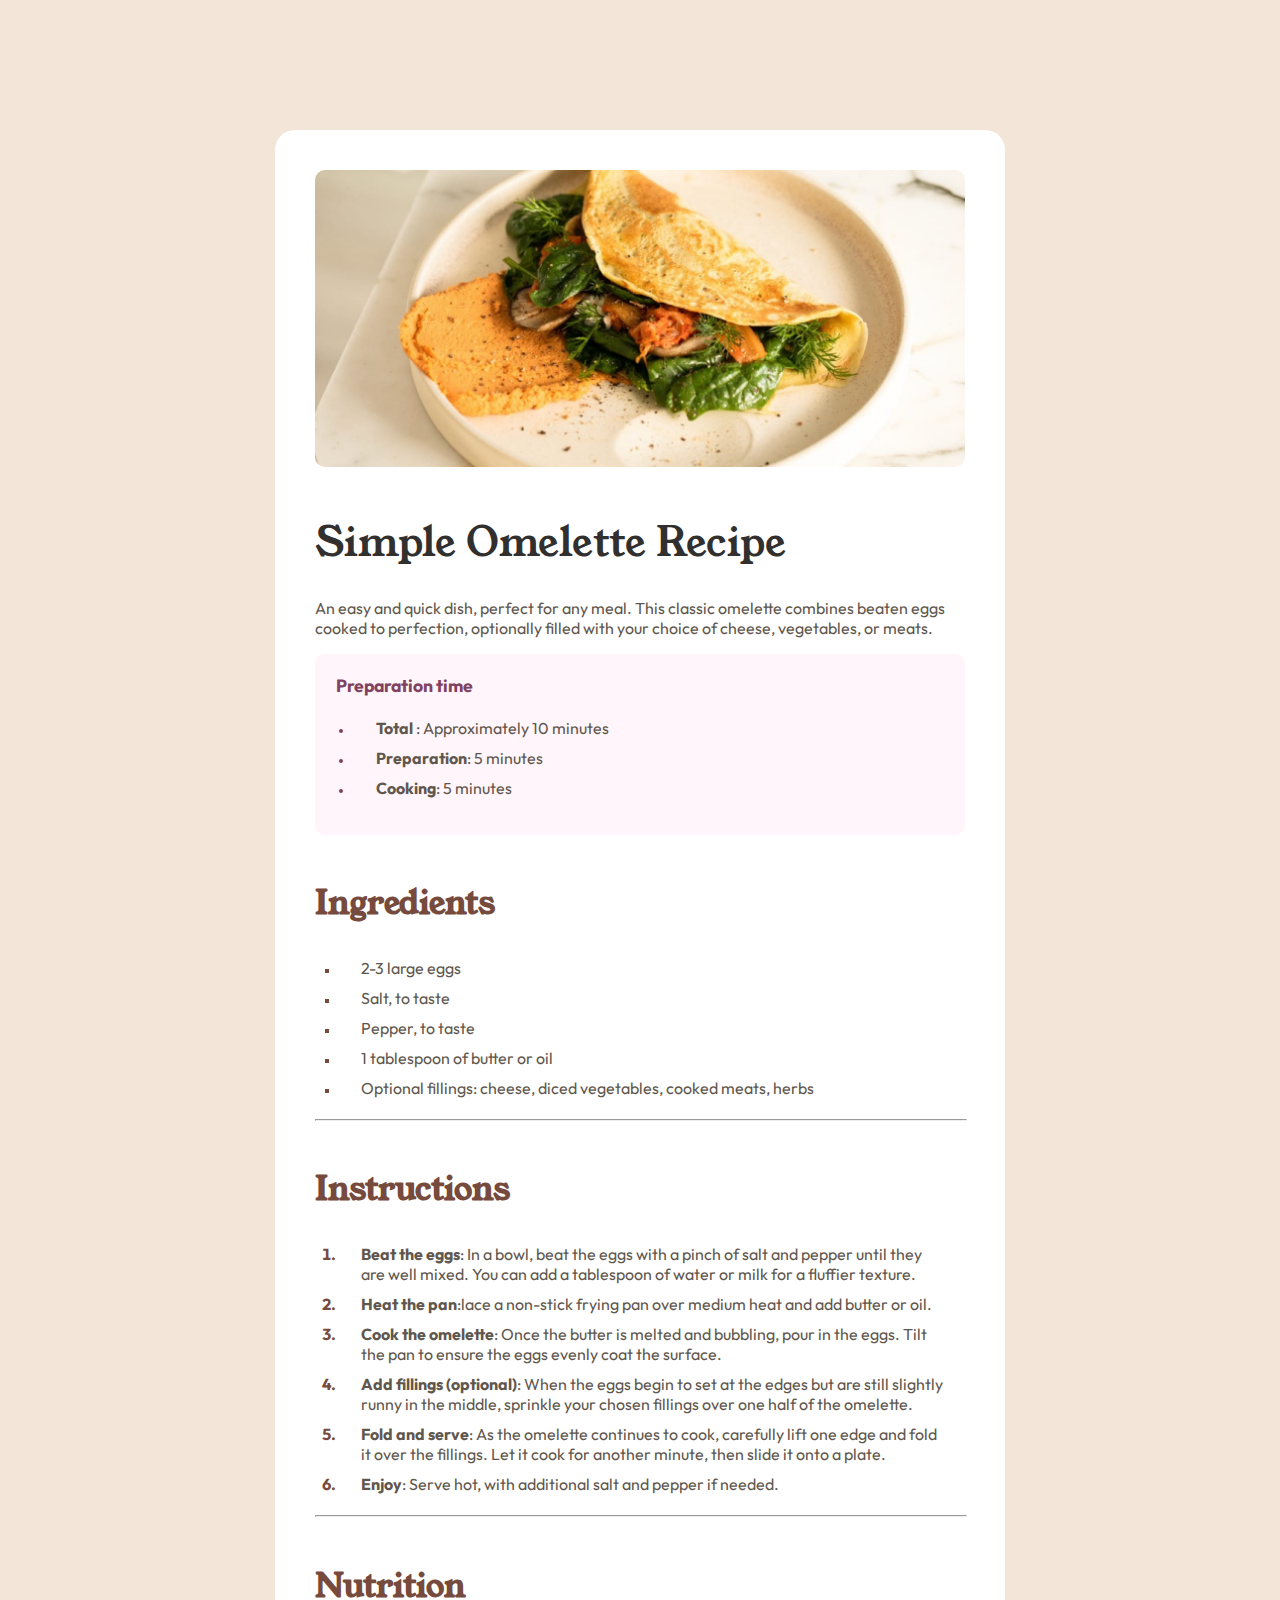
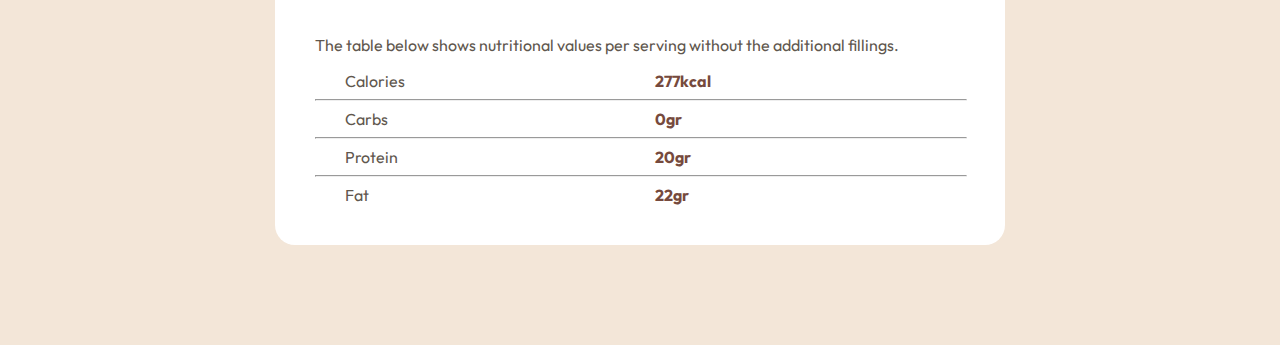
==== 01-recipe-page/index.html @ 662ca985 "Initial commit." ====
<!DOCTYPE html>
<html lang="en">
  <head>
    <meta charset="UTF-8" />
    <meta name="viewport" content="width=device-width, initial-scale=1.0" />
    <!-- displays site properly based on user's device -->

    <link
      rel="icon"
      type="image/png"
      sizes="32x32"
      href="./assets/images/favicon-32x32.png"
    />

    <title>Frontend Mentor | Recipe page</title>
    <!-- link for first font h1 -->
    <link rel="preconnect" href="https://fonts.googleapis.com" />
    <link rel="preconnect" href="https://fonts.gstatic.com" crossorigin />
    <link
      href="https://fonts.googleapis.com/css2?family=Young+Serif&display=swap"
      rel="stylesheet"
    />
    <!-- end of h1 font link -->

    <!-- p font link -->
    <link rel="preconnect" href="https://fonts.googleapis.com" />
    <link rel="preconnect" href="https://fonts.gstatic.com" crossorigin />
    <link
      href="https://fonts.googleapis.com/css2?family=Outfit&display=swap"
      rel="stylesheet"
    />
    <!-- bold p -->
    <link rel="preconnect" href="https://fonts.googleapis.com" />
    <link rel="preconnect" href="https://fonts.gstatic.com" crossorigin />
    <link
      href="https://fonts.googleapis.com/css2?family=Outfit:wght@700&display=swap"
      rel="stylesheet"
    />
    <link rel="stylesheet" href="./styles.css" />
    <!-- Feel free to remove these styles or customise in your own stylesheet 👍 -->
  </head>
  <body>
    <div class="container">
      <img src="./assets/images/image-omelette.jpeg" alt="image of omelette" />
      <div class="container2">
        <h1>Simple Omelette Recipe</h1>
        <p>
          An easy and quick dish, perfect for any meal. This classic omelette
          combines beaten eggs cooked to perfection, optionally filled with your
          choice of cheese, vegetables, or meats.
        </p>
        <div class="purple-background">
          <h2 class="brown-text">Preparation time</h2>
          <ul class="paddingForLi">
            <li>
              <span class="bold">Total</span>
              : Approximately 10 minutes
            </li>
            <li><span class="bold">Preparation</span>: 5 minutes</li>
            <li><span class="bold">Cooking</span>: 5 minutes</li>
          </ul>
        </div>

        <h2 class="brown-text">Ingredients</h2>
        <ul class="paddingForLi">
          <li>2-3 large eggs</li>
          <li>Salt, to taste</li>
          <li>Pepper, to taste</li>
          <li>1 tablespoon of butter or oil</li>
          <li>
            Optional fillings: cheese, diced vegetables, cooked meats, herbs
          </li>
        </ul>
        <hr />

        <h2 class="brown-text">Instructions</h2>
        <ol class="paddingForLi">
          <li>
            <span class="bold"> Beat the eggs</span>: In a bowl, beat the eggs
            with a pinch of salt and pepper until they are well mixed. You can
            add a tablespoon of water or milk for a fluffier texture.
          </li>

          <li>
            <span class="bold"> Heat the pan</span>:lace a non-stick frying pan
            over medium heat and add butter or oil.
          </li>

          <li>
            <span class="bold"> Cook the omelette</span>: Once the butter is
            melted and bubbling, pour in the eggs. Tilt the pan to ensure the
            eggs evenly coat the surface.
          </li>
          <li>
            <span class="bold"> Add fillings (optional)</span>: When the eggs
            begin to set at the edges but are still slightly runny in the
            middle, sprinkle your chosen fillings over one half of the omelette.
          </li>

          <li>
            <span class="bold"> Fold and serve</span>: As the omelette continues
            to cook, carefully lift one edge and fold it over the fillings. Let
            it cook for another minute, then slide it onto a plate.
          </li>

          <li>
            <span class="bold"> Enjoy</span>: Serve hot, with additional salt
            and pepper if needed.
          </li>
        </ol>
        <hr />

        <h2 class="brown-text">Nutrition</h2>

        <p>
          The table below shows nutritional values per serving without the
          additional fillings.
        </p>

        <div class="grid">
          <p>Calories</p>
          <span class="brown-text"> 277kcal</span>
        </div>
        <hr />
        <div class="grid">
          <p>Carbs</p>
          <span class="brown-text"> 0gr</span>
        </div>
        <hr />
        <div class="grid">
          <p>Protein</p>
          <span class="brown-text"> 20gr</span>
        </div>
        <hr />
        <div class="grid">
          <p>Fat</p>
          <span class="brown-text"> 22gr</span>
        </div>
      </div>
    </div>
  </body>
</html>
---- 01-recipe-page/styles.css ----
body {
  background-color: hsl(30, 54%, 90%);
}
p,
li,
.grid {
  font-size: 16px;
  font-family: "Outfit", sans-serif;
  font-optical-sizing: auto;
  font-weight: 400;
  font-style: normal;
  color: hsl(30, 10%, 34%);
}
ul > li {
  list-style-type: square;
}
h1,
h2 {
  font-family: "Young Serif", serif;
  font-weight: 400;
  font-style: normal;
  padding-top: 20px;
  font-size: 2em;
}

h1 {
  font-size: 2.5rem;
  font-weight: 500;
  color: hsl(0, 3%, 19%);
}

hr {
  color: hsl(30, 18%, 87%);
  width: 100%;
  size: 10px;
}

/* purpish background */
.purple-background {
  background-color: hsl(330, 100%, 98%);
  border-radius: 10px;
  padding-left: 1.3rem;
  padding-bottom: 1rem;
}

.purple-background > h2 {
  color: hsl(332, 32%, 38%);
  font-size: 1.1rem;
  font-family: "Outfit", sans-serif;
  font-optical-sizing: auto;
  font-weight: 700;
  font-style: normal;
}
.purple-background > ul > li::marker {
  color: hsl(332, 32%, 38%);
}

.purple-background > ul {
  margin-left: 1rem;
  padding: 0px;
  padding-left: 0.1rem;
}
.purple-background > ul > li {
  padding-left: 1.4rem;
  list-style-type: disc;
}
/* gap between list items */
.paddingForLi > li {
  padding: 5px;
  padding-left: 1.4rem;
  padding-right: 0px;
}
/* changing color of points */
li::marker,
.brown-text {
  color: hsl(14, 32%, 35%);
  font-weight: 700;
}
ul > li::marker {
  font-size: 0.7rem;
}

ul,
ol {
  padding-left: 0.5rem;
  margin: 1rem;
}
/* container */
.container {
  max-width: 650px;
  background-color: hsl(0, 0%, 100%);
  display: grid;
  margin: 100px auto;
  padding: 40px;
  border-radius: 20px;
  margin-top: 130px;
}
.container > * {
  max-width: 100%;
}
/* img */
.container > img {
  border-radius: 10px;
}
/* bold text */
.bold {
  font-family: "Outfit", sans-serif;
  font-optical-sizing: auto;
  font-weight: 700;
  font-style: normal;
}

/* grid in the end  */
.grid {
  margin-left: 30px;
  display: grid;
  grid-template-columns: 1fr 1fr;
  grid-template-rows: 1fr;
}
.grid > * {
  margin: 0px;
}
/* li {
} */

@media (max-width: 480px) {
  body {
    margin: 0px;
  }
  .container {
    padding: 0px;
    margin: 0px;
  }
  .container2 {
    padding: 10px 40px;
    margin-bottom: 2rem;
  }
  .container,
  .container > img {
    border-radius: 0px;
  }
  .container > img {
    width: 100%;
  }
  h1,
  h2 {
    font-size: 2rem;
  }
}
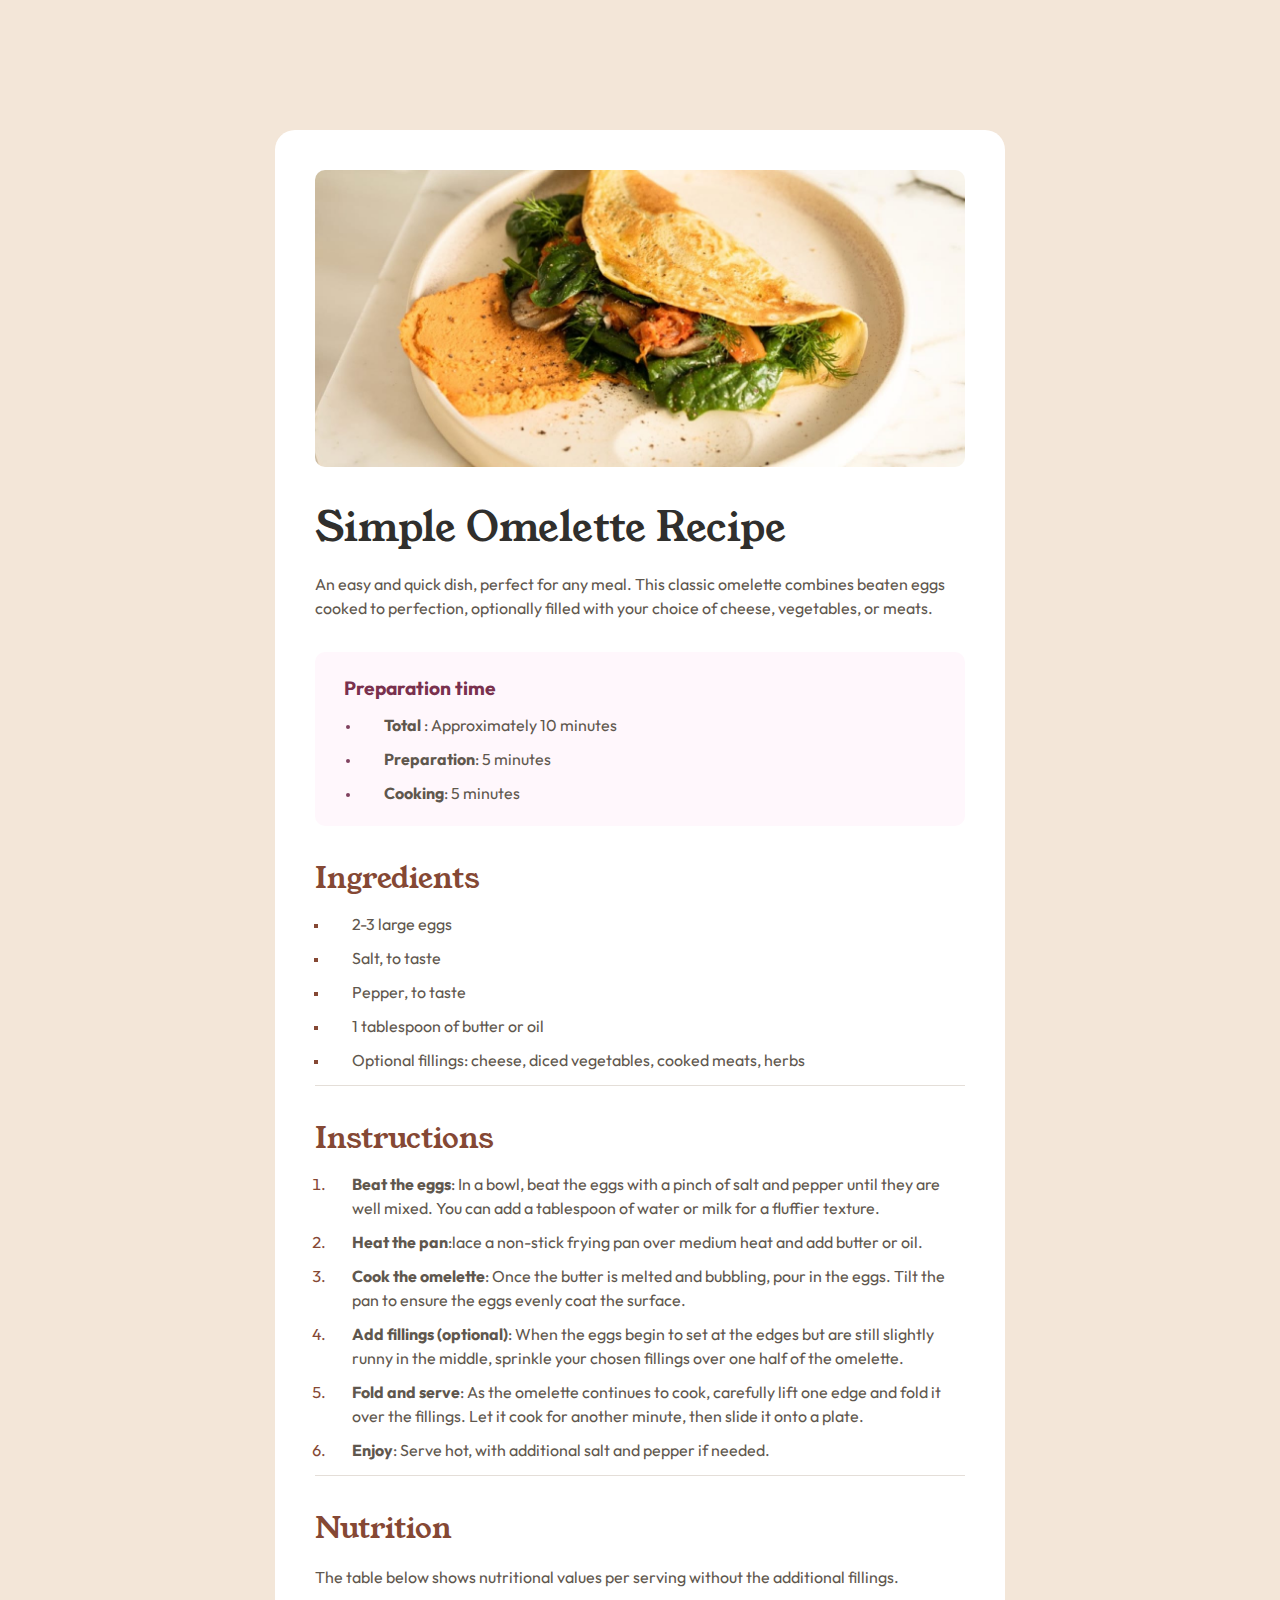
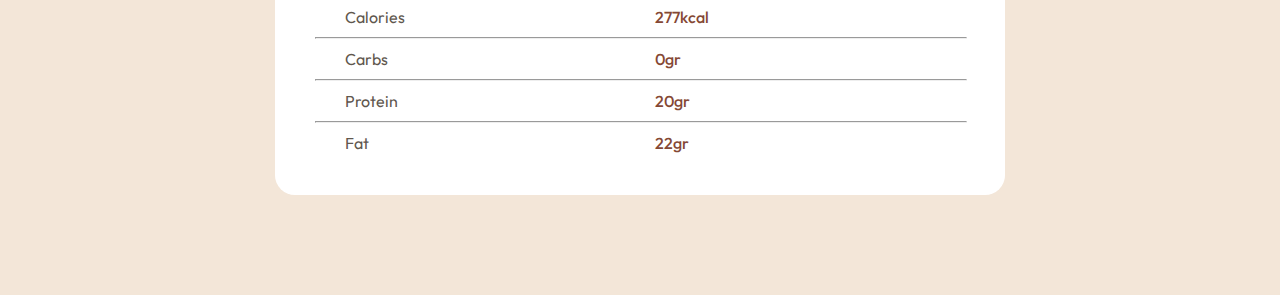
==== commit 4dfcd8ad: "improved css vol2 try 2" ====
--- a/01-recipe-page/index.html
+++ b/01-recipe-page/index.html
@@ -21,7 +21,6 @@
       rel="stylesheet"
     />
     <!-- end of h1 font link -->
-
     <!-- p font link -->
     <link rel="preconnect" href="https://fonts.googleapis.com" />
     <link rel="preconnect" href="https://fonts.gstatic.com" crossorigin />
@@ -60,55 +59,57 @@
             <li><span class="bold">Cooking</span>: 5 minutes</li>
           </ul>
         </div>
+        <div class="under-line">
+          <h2 class="brown-text">Ingredients</h2>
+          <ul class="paddingForLi">
+            <li>2-3 large eggs</li>
+            <li>Salt, to taste</li>
+            <li>Pepper, to taste</li>
+            <li>1 tablespoon of butter or oil</li>
+            <li>
+              Optional fillings: cheese, diced vegetables, cooked meats, herbs
+            </li>
+          </ul>
+        </div>
+        <div class="under-line">
+          <h2 class="brown-text">Instructions</h2>
+          <ol class="paddingForLi">
+            <li>
+              <span class="bold"> Beat the eggs</span>: In a bowl, beat the eggs
+              with a pinch of salt and pepper until they are well mixed. You can
+              add a tablespoon of water or milk for a fluffier texture.
+            </li>
 
-        <h2 class="brown-text">Ingredients</h2>
-        <ul class="paddingForLi">
-          <li>2-3 large eggs</li>
-          <li>Salt, to taste</li>
-          <li>Pepper, to taste</li>
-          <li>1 tablespoon of butter or oil</li>
-          <li>
-            Optional fillings: cheese, diced vegetables, cooked meats, herbs
-          </li>
-        </ul>
-        <hr />
+            <li>
+              <span class="bold"> Heat the pan</span>:lace a non-stick frying
+              pan over medium heat and add butter or oil.
+            </li>
 
-        <h2 class="brown-text">Instructions</h2>
-        <ol class="paddingForLi">
-          <li>
-            <span class="bold"> Beat the eggs</span>: In a bowl, beat the eggs
-            with a pinch of salt and pepper until they are well mixed. You can
-            add a tablespoon of water or milk for a fluffier texture.
-          </li>
+            <li>
+              <span class="bold"> Cook the omelette</span>: Once the butter is
+              melted and bubbling, pour in the eggs. Tilt the pan to ensure the
+              eggs evenly coat the surface.
+            </li>
+            <li>
+              <span class="bold"> Add fillings (optional)</span>: When the eggs
+              begin to set at the edges but are still slightly runny in the
+              middle, sprinkle your chosen fillings over one half of the
+              omelette.
+            </li>
 
-          <li>
-            <span class="bold"> Heat the pan</span>:lace a non-stick frying pan
-            over medium heat and add butter or oil.
-          </li>
+            <li>
+              <span class="bold"> Fold and serve</span>: As the omelette
+              continues to cook, carefully lift one edge and fold it over the
+              fillings. Let it cook for another minute, then slide it onto a
+              plate.
+            </li>
 
-          <li>
-            <span class="bold"> Cook the omelette</span>: Once the butter is
-            melted and bubbling, pour in the eggs. Tilt the pan to ensure the
-            eggs evenly coat the surface.
-          </li>
-          <li>
-            <span class="bold"> Add fillings (optional)</span>: When the eggs
-            begin to set at the edges but are still slightly runny in the
-            middle, sprinkle your chosen fillings over one half of the omelette.
-          </li>
-
-          <li>
-            <span class="bold"> Fold and serve</span>: As the omelette continues
-            to cook, carefully lift one edge and fold it over the fillings. Let
-            it cook for another minute, then slide it onto a plate.
-          </li>
-
-          <li>
-            <span class="bold"> Enjoy</span>: Serve hot, with additional salt
-            and pepper if needed.
-          </li>
-        </ol>
-        <hr />
+            <li>
+              <span class="bold"> Enjoy</span>: Serve hot, with additional salt
+              and pepper if needed.
+            </li>
+          </ol>
+        </div>
 
         <h2 class="brown-text">Nutrition</h2>
 
--- a/01-recipe-page/styles.css
+++ b/01-recipe-page/styles.css
@@ -10,6 +10,7 @@
   font-weight: 400;
   font-style: normal;
   color: hsl(30, 10%, 34%);
+  line-height: 1.5rem;
 }
 ul > li {
   list-style-type: square;
@@ -19,14 +20,16 @@
   font-family: "Young Serif", serif;
   font-weight: 400;
   font-style: normal;
-  padding-top: 20px;
+  padding-top: 1rem;
   font-size: 2em;
 }
 
 h1 {
   font-size: 2.5rem;
   font-weight: 500;
-  color: hsl(0, 3%, 19%);
+  color: #302f2d;
+  padding-top: 0px;
+  margin: 2rem 0rem 1rem 0rem;
 }
 
 hr {
@@ -37,19 +40,30 @@
 
 /* purpish background */
 .purple-background {
-  background-color: hsl(330, 100%, 98%);
+  background-color: #fff7fc;
   border-radius: 10px;
-  padding-left: 1.3rem;
-  padding-bottom: 1rem;
+  margin-top: 2rem;
+  padding: 0.5rem 0rem 0.5rem 1.8rem;
+}
+.under-line {
+  border-bottom: 0.1rem solid hsl(30, 18%, 87%);
+}
+ul,
+ol {
+  margin-top: 0rem;
+  padding-top: 0rem;
 }
 
 .purple-background > h2 {
-  color: hsl(332, 32%, 38%);
-  font-size: 1.1rem;
+  color: #79314e;
+  font-size: 1.2rem;
   font-family: "Outfit", sans-serif;
   font-optical-sizing: auto;
   font-weight: 700;
   font-style: normal;
+  padding-top: 0rem;
+  padding-bottom: 0rem;
+  margin-bottom: 0rem;
 }
 .purple-background > ul > li::marker {
   color: hsl(332, 32%, 38%);
@@ -73,17 +87,28 @@
 /* changing color of points */
 li::marker,
 .brown-text {
-  color: hsl(14, 32%, 35%);
-  font-weight: 700;
+  color: #854834;
+  font-weight: 500;
+}
+li::marker {
+  font-weight: 400;
 }
 ul > li::marker {
-  font-size: 0.7rem;
+  font-size: 0.8rem;
+}
+h2 {
+  margin-top: 1rem;
+  font-size: 1.8rem;
+  margin-bottom: 0.5rem;
+}
+p {
+  font-size: 1rem;
 }
 
 ul,
 ol {
-  padding-left: 0.5rem;
-  margin: 1rem;
+  padding-left: 0.4rem;
+  margin: 0.5rem;
 }
 /* container */
 .container {
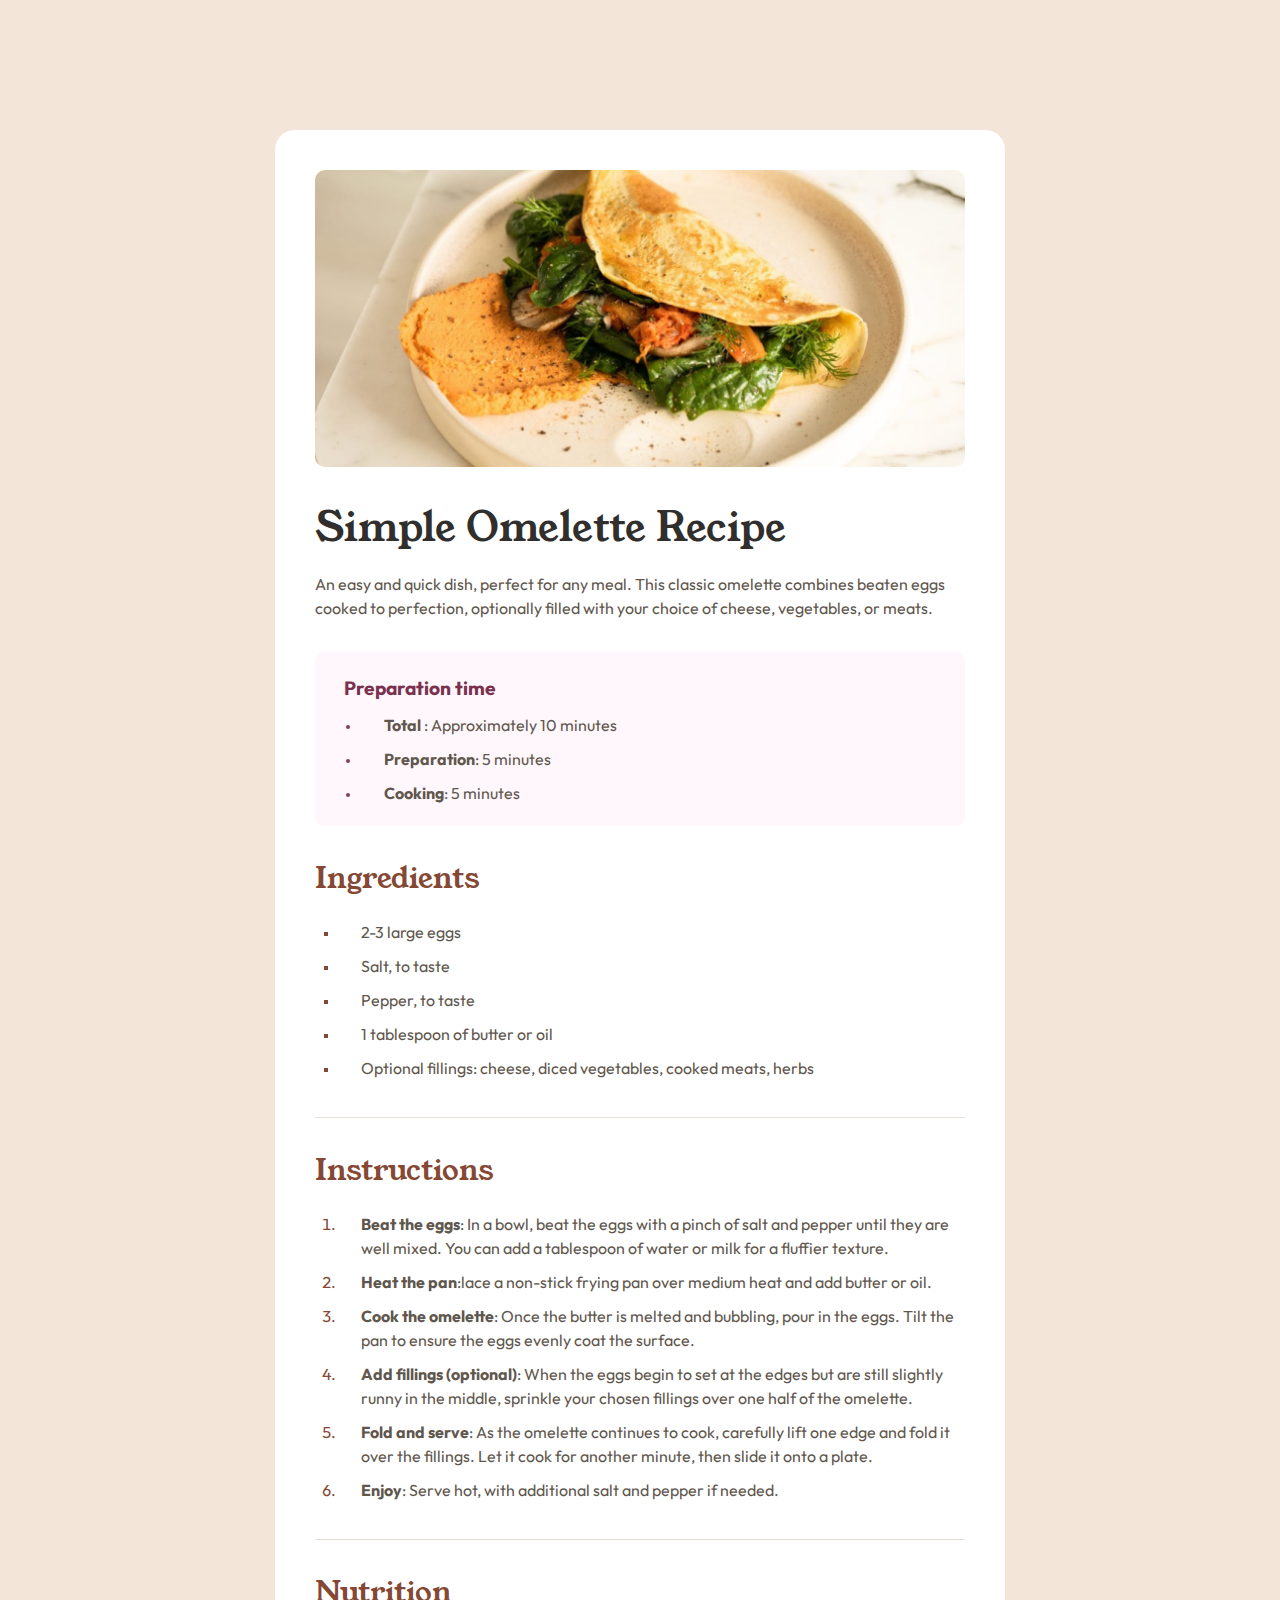
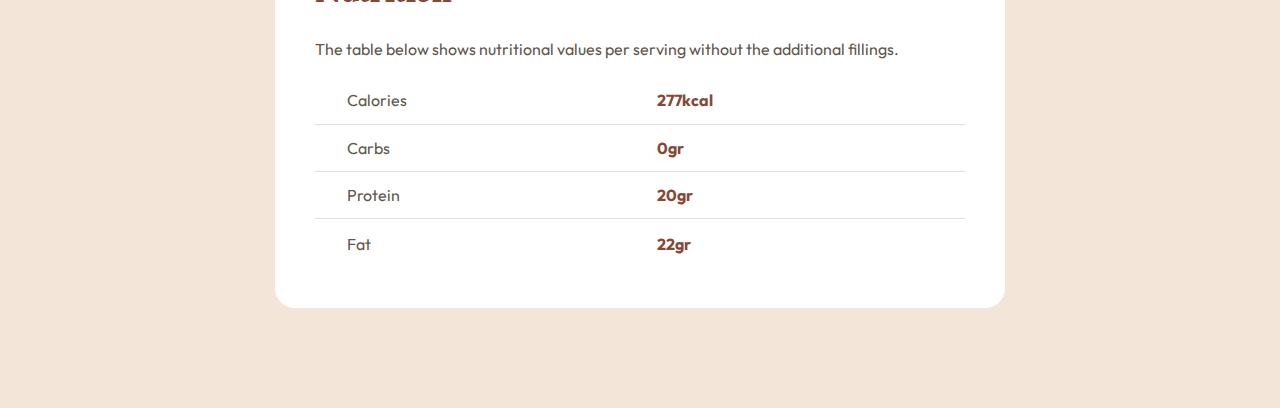
==== commit d3da5c8b: "improved css" ====
--- a/01-recipe-page/index.html
+++ b/01-recipe-page/index.html
@@ -43,7 +43,7 @@
       <img src="./assets/images/image-omelette.jpeg" alt="image of omelette" />
       <div class="container2">
         <h1>Simple Omelette Recipe</h1>
-        <p>
+        <p class="padding-top">
           An easy and quick dish, perfect for any meal. This classic omelette
           combines beaten eggs cooked to perfection, optionally filled with your
           choice of cheese, vegetables, or meats.
@@ -118,7 +118,7 @@
           additional fillings.
         </p>
 
-        <div class="grid">
+        <!-- <div class="grid">
           <p>Calories</p>
           <span class="brown-text"> 277kcal</span>
         </div>
@@ -136,7 +136,42 @@
         <div class="grid">
           <p>Fat</p>
           <span class="brown-text"> 22gr</span>
-        </div>
+        </div> -->
+        <table>
+          <tr class="under-line">
+            <td><p>Calories</p></td>
+            <td><span class="brown-text padding-left bold"> 277kcal</span></td>
+          </tr>
+          <tr class="under-line">
+            <td><p>Carbs</p></td>
+            <td><span class="brown-text padding-left bold"> 0gr</span></td>
+          </tr>
+          <tr class="under-line">
+            <td><p>Protein</p></td>
+            <td><span class="brown-text padding-left bold"> 20gr</span></td>
+          </tr>
+          <tr>
+            <td><p>Fat</p></td>
+            <td><span class="brown-text padding-left bold"> 22gr</span></td>
+          </tr>
+        </table>
+        <!-- <div class="flex">
+          <li class="under-line no-marker">
+            <p>Calories <span class="brown-text"> 277kcal</span></p>
+          </li>
+          <li class="under-line no-marker">
+            <p>Carbs</p>
+            <span class="brown-text"> 20gr</span>
+          </li>
+          <li class="under-line no-marker">
+            <p>Protein</p>
+            <span class="brown-text"> 20gr</span>
+          </li>
+          <li class="under-line no-marker">
+            <p>Fat</p>
+            <span class="brown-text"> 22grß</span>
+          </li>
+        </div> -->
       </div>
     </div>
   </body>
--- a/01-recipe-page/styles.css
+++ b/01-recipe-page/styles.css
@@ -3,7 +3,8 @@
 }
 p,
 li,
-.grid {
+.grid,
+table {
   font-size: 16px;
   font-family: "Outfit", sans-serif;
   font-optical-sizing: auto;
@@ -21,7 +22,8 @@
   font-weight: 400;
   font-style: normal;
   padding-top: 1rem;
-  font-size: 2em;
+  font-size: 1.3em;
+  padding-bottom: 0.5rem;
 }
 
 h1 {
@@ -29,15 +31,12 @@
   font-weight: 500;
   color: #302f2d;
   padding-top: 0px;
-  margin: 2rem 0rem 1rem 0rem;
-}
-
-hr {
-  color: hsl(30, 18%, 87%);
-  width: 100%;
-  size: 10px;
-}
-
+  margin: 2rem 0rem 0rem 0rem;
+}
+
+.padding-top {
+  margin-top: 0.5rem;
+}
 /* purpish background */
 .purple-background {
   background-color: #fff7fc;
@@ -47,6 +46,7 @@
 }
 .under-line {
   border-bottom: 0.1rem solid hsl(30, 18%, 87%);
+  padding-bottom: 1.5rem;
 }
 ul,
 ol {
@@ -107,7 +107,7 @@
 
 ul,
 ol {
-  padding-left: 0.4rem;
+  padding-left: 1rem;
   margin: 0.5rem;
 }
 /* container */
@@ -147,7 +147,39 @@
 }
 /* li {
 } */
-
+table {
+  /* padding-left: 1.5rem; */
+  margin-top: 0rem;
+  width: 100%;
+  margin: 0rem;
+  border-spacing: 0px;
+}
+.padding-left {
+  padding-left: 5rem;
+}
+tr.under-line td {
+  border-bottom: 0.1rem solid hsl(30, 18%, 87%);
+  padding: 0rem;
+  margin: 0rem;
+}
+td,
+tr.under-line > td {
+  padding-left: 2rem;
+}
+td > p {
+  margin-top: 0.7rem;
+  margin-bottom: 0.7rem;
+}
+/* .no-marker {
+  list-style-type: none;
+} */
+/* .flex {
+  display: flexbox;
+} */
+
+li {
+  font-size: 1em;
+}
 @media (max-width: 480px) {
   body {
     margin: 0px;
